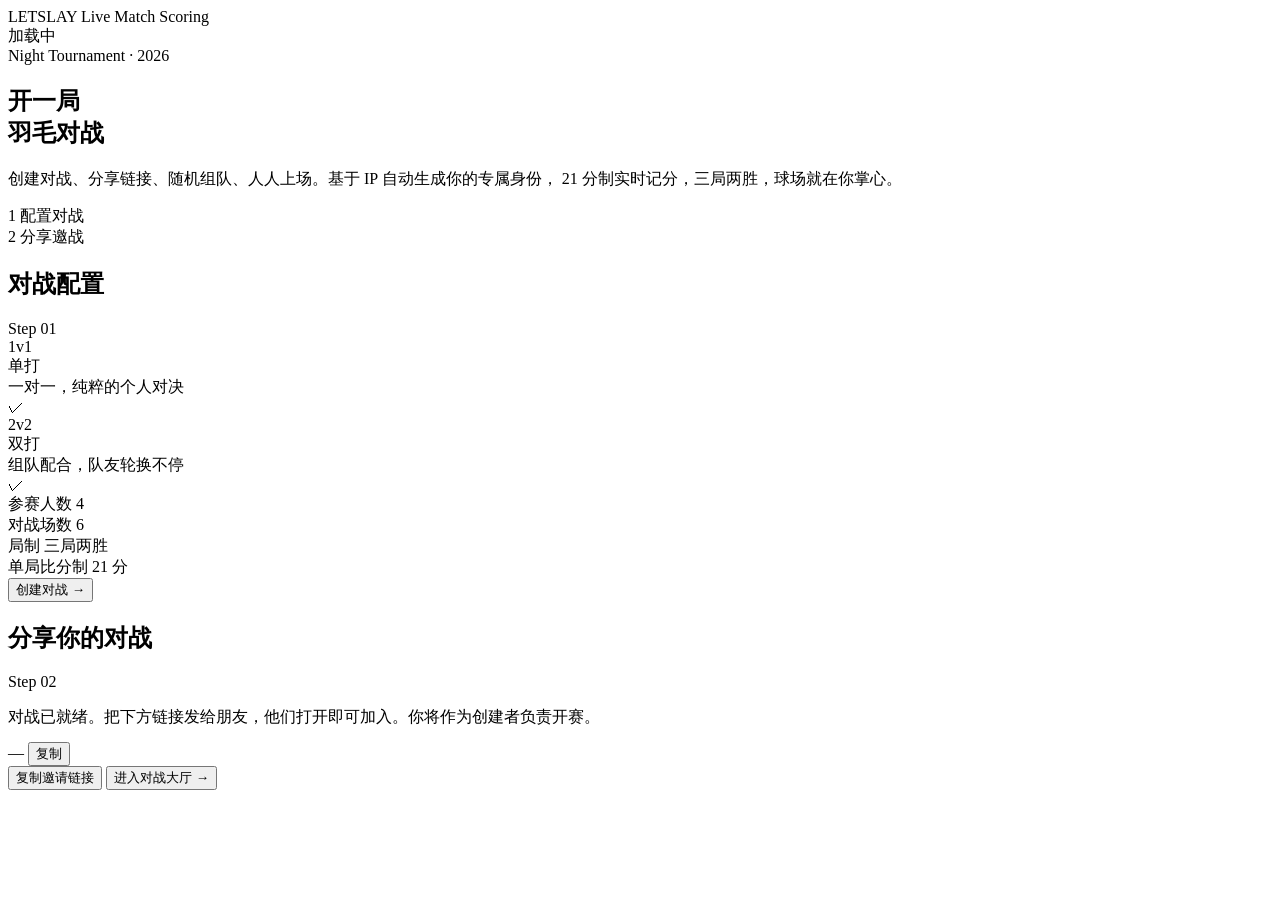
==== frontend/index.html @ 3ca46b1d "feat: 初始化在线对战记分系统完整项目 - 新增后端FastAPI服务与Redis存储层，实现用户身份生成、对战创建/加入/编排、羽毛球记分逻辑 - 完整前端页面与交互逻辑，支持单双打配置、对战大" ====
<!DOCTYPE html>
<html lang="zh-CN">
<head>
  <meta charset="UTF-8" />
  <meta name="viewport" content="width=device-width, initial-scale=1.0, viewport-fit=cover" />
  <title>LETSLAY · 在线对战记分</title>
  <link rel="stylesheet" href="/static/css/style.css" />
</head>
<body>
  <div class="shell">
    <!-- 顶栏 -->
    <header class="topbar">
      <div class="brand">
        <span class="mark">LETSLAY</span>
        <span class="sub">Live Match Scoring</span>
      </div>
      <div class="user-chip" id="userChip">
        <div class="ava"><span class="loading"></span></div>
        <span class="name">加载中</span>
      </div>
    </header>

    <!-- 英雄 -->
    <section class="hero">
      <div class="orbit"></div>
      <div class="kicker">Night Tournament · 2026</div>
      <h1>
        <span class="stroke">开一局</span><br />
        <span class="accent">羽毛对战</span>
      </h1>
      <p class="lead">
        创建对战、分享链接、随机组队、人人上场。基于 IP 自动生成你的专属身份，
        21 分制实时记分，三局两胜，球场就在你掌心。
      </p>
    </section>

    <!-- 步骤指示 -->
    <div class="steps">
      <div class="step active" id="step1">
        <span class="num">1</span>
        <span>配置对战</span>
      </div>
      <div class="step-line" id="line1"></div>
      <div class="step" id="step2">
        <span class="num">2</span>
        <span>分享邀战</span>
      </div>
    </div>

    <!-- 第一步：配置 -->
    <section class="panel fade-in" id="configPanel">
      <div class="panel-head">
        <h2>对战配置</h2>
        <span class="tag">Step 01</span>
      </div>

      <!-- 单/双打 -->
      <div class="type-grid" id="typeGrid">
        <div class="type-card selected" data-type="singles">
          <div class="ico">1v1</div>
          <div class="label">单打</div>
          <div class="desc">一对一，纯粹的个人对决</div>
          <div class="check">✓</div>
        </div>
        <div class="type-card" data-type="doubles">
          <div class="ico">2v2</div>
          <div class="label">双打</div>
          <div class="desc">组队配合，队友轮换不停</div>
          <div class="check">✓</div>
        </div>
      </div>

      <!-- 人数 -->
      <div class="field">
        <div class="field-label">
          <span class="name">参赛人数</span>
          <span class="val" id="playersVal">4</span>
        </div>
        <div class="chip-row" id="playersChips"></div>
      </div>

      <!-- 场数 -->
      <div class="field">
        <div class="field-label">
          <span class="name">对战场数</span>
          <span class="val" id="matchesVal">6</span>
        </div>
        <div class="chip-row" id="matchesChips"></div>
      </div>

      <!-- 局制 -->
      <div class="field">
        <div class="field-label">
          <span class="name">局制</span>
          <span class="val" id="bestOfVal">三局两胜</span>
        </div>
        <div class="chip-row" id="bestOfChips"></div>
      </div>

      <!-- 比分制 -->
      <div class="field">
        <div class="field-label">
          <span class="name">单局比分制</span>
          <span class="val" id="gamePointVal">21 分</span>
        </div>
        <div class="chip-row" id="gamePointChips"></div>
      </div>

      <div class="btn-row">
        <button class="btn btn-primary btn-block" id="createBtn">创建对战 →</button>
      </div>
    </section>

    <!-- 第二步：分享 -->
    <section class="panel hidden" id="sharePanel">
      <div class="panel-head">
        <h2>分享你的对战</h2>
        <span class="tag">Step 02</span>
      </div>
      <p class="muted" style="margin-bottom:14px;">
        对战已就绪。把下方链接发给朋友，他们打开即可加入。你将作为创建者负责开赛。
      </p>
      <div class="share-box">
        <span class="link" id="shareLink">—</span>
        <button class="copy" id="copyBtn">复制</button>
      </div>

      <div class="btn-row">
        <button class="btn btn-ghost" id="copyBtn2">复制邀请链接</button>
        <button class="btn btn-primary" id="enterLobbyBtn">进入对战大厅 →</button>
      </div>
    </section>
  </div>

  <script src="/static/js/api.js"></script>
  <script src="/static/js/app.js"></script>
</body>
</html>
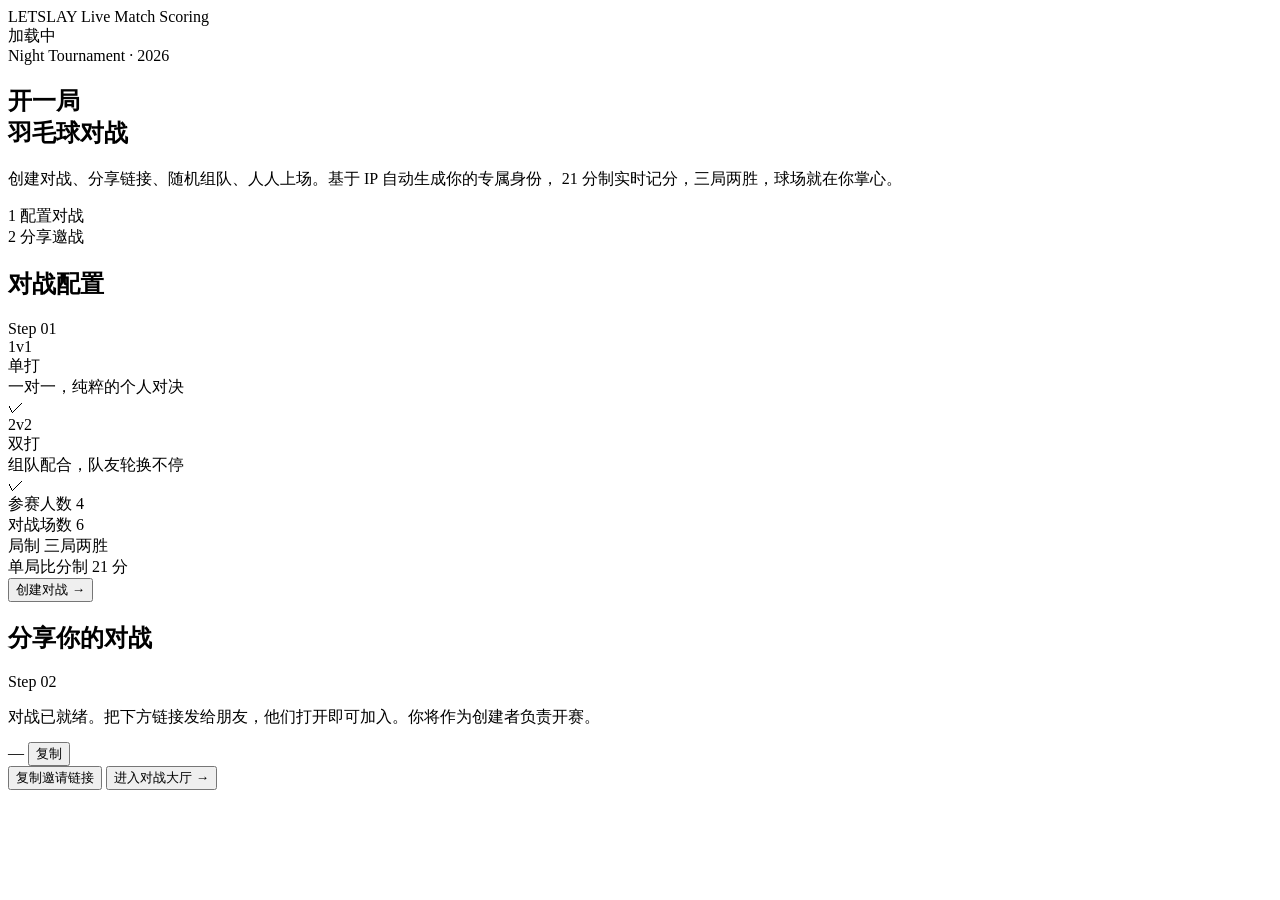
==== commit aeb8b021: "feat: 完成多端功能优化与昵称系统升级 1.  修复前端页面样式与交互细节，优化计分板视觉效果与动画 2.  升级昵称生成逻辑，增强同网段用户身份差异化 3.  为后端添加守护进程启停与状态查询功" ====
--- a/frontend/index.html
+++ b/frontend/index.html
@@ -26,7 +26,7 @@
       <div class="kicker">Night Tournament · 2026</div>
       <h1>
         <span class="stroke">开一局</span><br />
-        <span class="accent">羽毛对战</span>
+        <span class="accent">羽毛球对战</span>
       </h1>
       <p class="lead">
         创建对战、分享链接、随机组队、人人上场。基于 IP 自动生成你的专属身份，
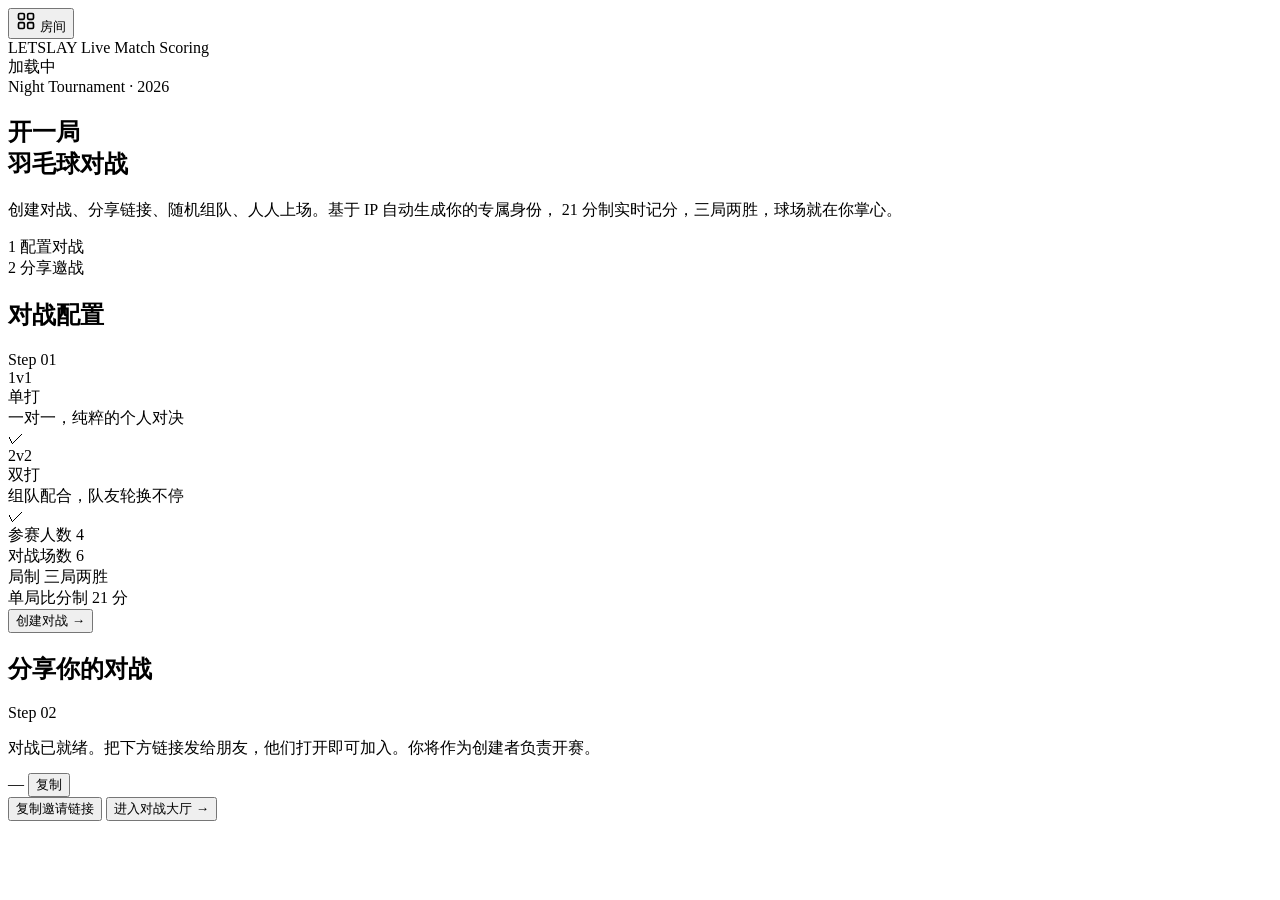
==== commit 022754d6: "feat: 添加对战房间列表、手表端适配与房间抽屉功能 - 新增后端对战房间列表API与Redis查询实现 - 新增前端房间抽屉侧边栏，支持查看和进入进行中的对战 - 新增手表端检测与适配，添加手表快" ====
--- a/frontend/index.html
+++ b/frontend/index.html
@@ -4,12 +4,29 @@
   <meta charset="UTF-8" />
   <meta name="viewport" content="width=device-width, initial-scale=1.0, viewport-fit=cover" />
   <title>LETSLAY · 在线对战记分</title>
+  <link rel="icon" type="image/svg+xml" href="data:image/svg+xml,%3Csvg xmlns='http://www.w3.org/2000/svg' viewBox='0 0 512 512'%3E%3Cdefs%3E%3ClinearGradient id='bg' x1='0%25' y1='0%25' x2='100%25' y2='100%25'%3E%3Cstop offset='0%25' style='stop-color:%23d4ff3a'/%3E%3Cstop offset='100%25' style='stop-color:%23ff5e3a'/%3E%3C/linearGradient%3E%3C/defs%3E%3Crect width='512' height='512' rx='96' fill='%2307090f'/%3E%3Ctext x='256' y='340' font-family='Arial, sans-serif' font-size='240' font-weight='900' fill='url(%23bg)' text-anchor='middle'%3E21%3C/text%3E%3C/svg%3E" />
+  <link rel="apple-touch-icon" href="data:image/svg+xml,%3Csvg xmlns='http://www.w3.org/2000/svg' viewBox='0 0 512 512'%3E%3Cdefs%3E%3ClinearGradient id='bg' x1='0%25' y1='0%25' x2='100%25' y2='100%25'%3E%3Cstop offset='0%25' style='stop-color:%23d4ff3a'/%3E%3Cstop offset='100%25' style='stop-color:%23ff5e3a'/%3E%3C/linearGradient%3E%3C/defs%3E%3Crect width='512' height='512' rx='96' fill='%2307090f'/%3E%3Ctext x='256' y='340' font-family='Arial, sans-serif' font-size='240' font-weight='900' fill='url(%23bg)' text-anchor='middle'%3E21%3C/text%3E%3C/svg%3E" />
+  <meta name="apple-mobile-web-app-capable" content="yes" />
+  <meta name="mobile-web-app-capable" content="yes" />
+  <meta name="apple-mobile-web-app-status-bar-style" content="black-translucent" />
+  <meta name="apple-mobile-web-app-title" content="LETSLAY" />
+  <meta name="theme-color" content="#07090f" />
   <link rel="stylesheet" href="/static/css/style.css" />
 </head>
 <body>
   <div class="shell">
     <!-- 顶栏 -->
     <header class="topbar">
+      <button class="side-rail-btn" id="roomsBtn" aria-label="查看对战房间">
+        <svg viewBox="0 0 24 24" width="20" height="20" fill="none" stroke="currentColor" stroke-width="2" stroke-linecap="round" stroke-linejoin="round">
+          <rect x="3" y="3" width="7" height="7" rx="1.5"></rect>
+          <rect x="14" y="3" width="7" height="7" rx="1.5"></rect>
+          <rect x="3" y="14" width="7" height="7" rx="1.5"></rect>
+          <rect x="14" y="14" width="7" height="7" rx="1.5"></rect>
+        </svg>
+        <span class="side-rail-label">房间</span>
+        <span class="side-rail-dot" id="roomsDot" hidden></span>
+      </button>
       <div class="brand">
         <span class="mark">LETSLAY</span>
         <span class="sub">Live Match Scoring</span>
@@ -132,6 +149,19 @@
     </section>
   </div>
 
+  <!-- 房间抽屉 -->
+  <div class="drawer-mask" id="drawerMask" hidden></div>
+  <aside class="drawer" id="roomsDrawer" hidden aria-label="对战房间列表">
+    <div class="drawer-head">
+      <div class="drawer-title">对战房间</div>
+      <button class="drawer-close" id="drawerClose" aria-label="关闭">×</button>
+    </div>
+    <div class="drawer-sub" id="drawerSub">进行中的对战</div>
+    <div class="drawer-list" id="drawerList">
+      <div class="drawer-empty">加载中…</div>
+    </div>
+  </aside>
+
   <script src="/static/js/api.js"></script>
   <script src="/static/js/app.js"></script>
 </body>
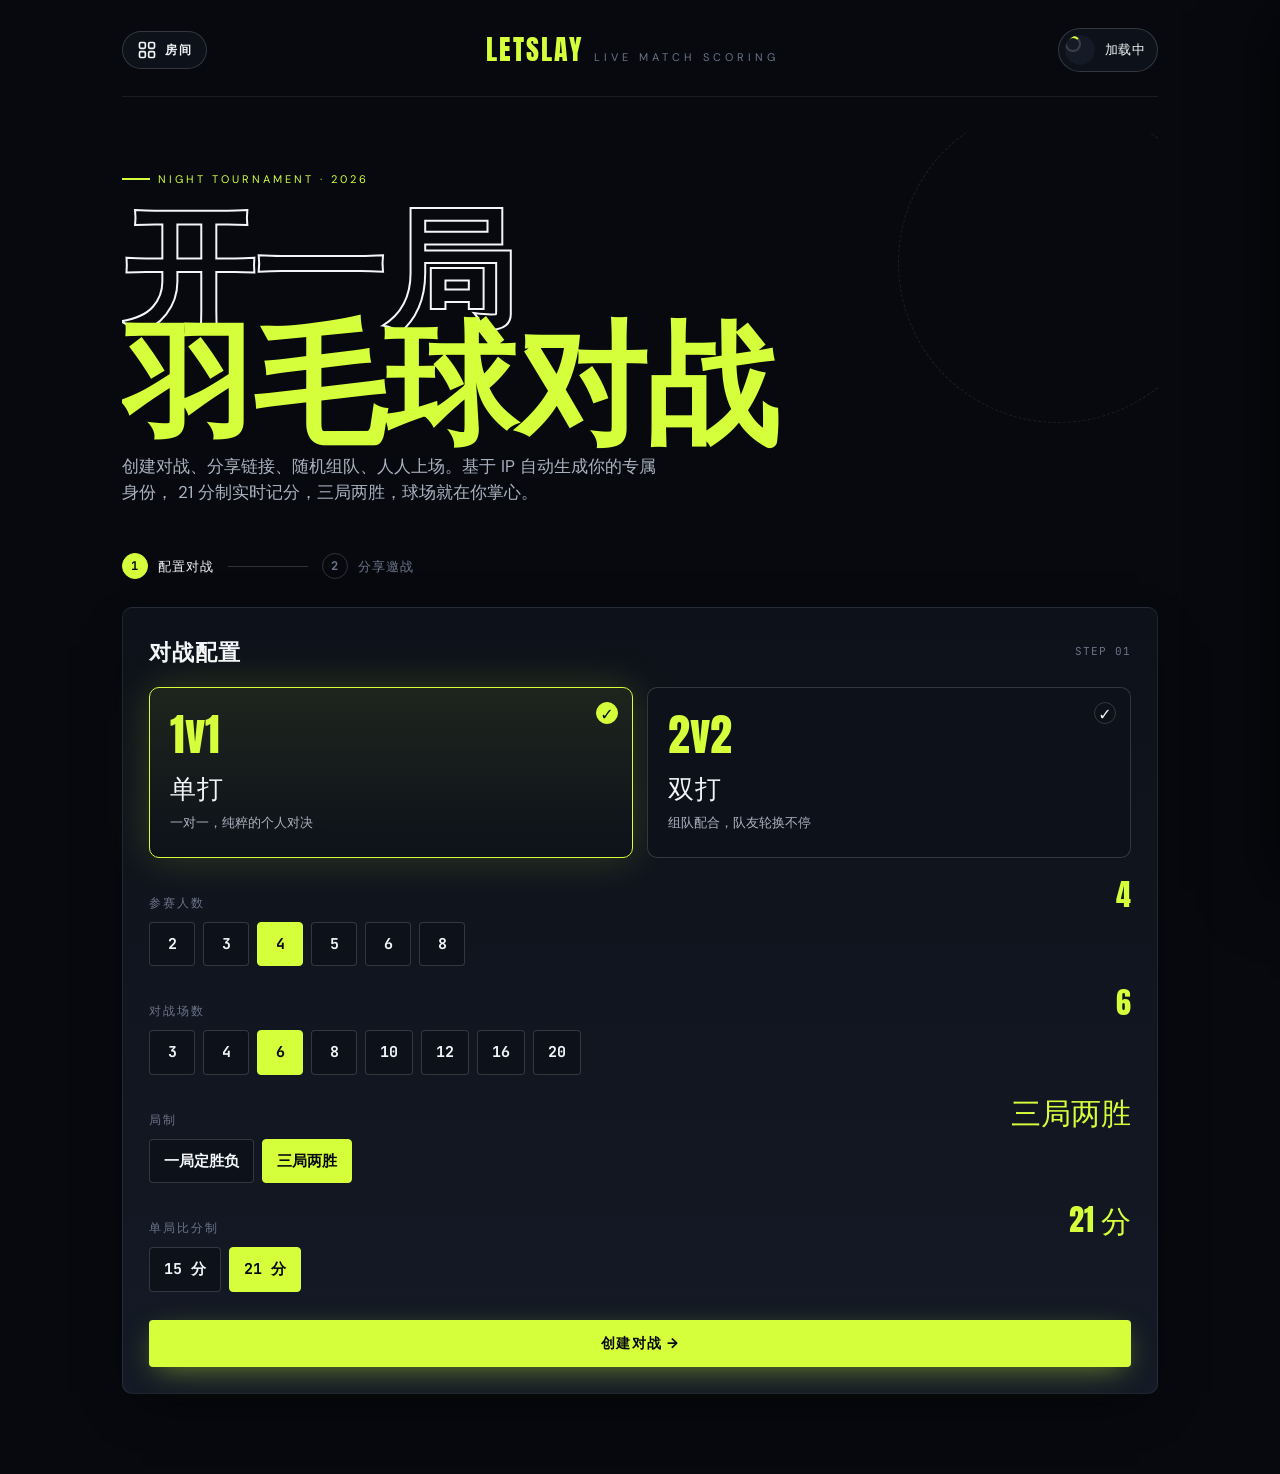
==== commit 0a90e5fa: "feat: 完成 GitHub Pages 部署适配与多项体验优化 主要变更： 1.  配置跨环境API请求地址，适配GitHub Pages部署场景 2.  调整前端静态资源引用路径，适配根目录部署" ====
--- a/frontend/index.html
+++ b/frontend/index.html
@@ -11,7 +11,7 @@
   <meta name="apple-mobile-web-app-status-bar-style" content="black-translucent" />
   <meta name="apple-mobile-web-app-title" content="LETSLAY" />
   <meta name="theme-color" content="#07090f" />
-  <link rel="stylesheet" href="/static/css/style.css" />
+  <link rel="stylesheet" href="css/style.css?v=3" />
 </head>
 <body>
   <div class="shell">
@@ -162,7 +162,7 @@
     </div>
   </aside>
 
-  <script src="/static/js/api.js"></script>
-  <script src="/static/js/app.js"></script>
+  <script src="js/api.js"></script>
+  <script src="js/app.js"></script>
 </body>
 </html>
--- a/frontend/css/style.css
+++ b/frontend/css/style.css
@@ -0,0 +1,1251 @@
+/* ============================================================
+   LETSPLAY · Night Tournament 美学
+   深夜球场 + 电光石灰 + 热珊瑚 + 锐利几何
+   ============================================================ */
+
+@import url('https://fonts.googleapis.com/css2?family=Anton&family=DM+Sans:opsz,wght@9..40,400;9..40,500;9..40,700&family=JetBrains+Mono:wght@500;700&display=swap');
+
+:root {
+  /* 色彩 */
+  --bg: #07090f;
+  --bg-1: #0d1119;
+  --bg-2: #141a26;
+  --bg-3: #1c2433;
+  --line: rgba(255, 255, 255, 0.08);
+  --line-strong: rgba(255, 255, 255, 0.16);
+  --fg: #f3f5f8;
+  --fg-dim: #aab2c0;
+  --muted: #6b7488;
+
+  --lime: #d4ff3a;
+  --lime-dim: #a8cc2e;
+  --coral: #ff5e3a;
+  --coral-dim: #cc4a2e;
+  --cyan: #3ad4ff;
+  --gold: #ffd23a;
+
+  /* 字体 */
+  --font-display: 'Anton', 'Arial Narrow', sans-serif;
+  --font-body: 'DM Sans', system-ui, sans-serif;
+  --font-mono: 'JetBrains Mono', monospace;
+
+  /* 尺寸 */
+  --radius: 4px;
+  --radius-lg: 10px;
+  --shadow-glow: 0 0 40px rgba(212, 255, 58, 0.18);
+  --shadow-card: 0 18px 50px -20px rgba(0, 0, 0, 0.8);
+}
+
+* { box-sizing: border-box; margin: 0; padding: 0; }
+
+html, body {
+  background: var(--bg);
+  color: var(--fg);
+  font-family: var(--font-body);
+  font-size: 16px;
+  line-height: 1.5;
+  -webkit-font-smoothing: antialiased;
+  min-height: 100vh;
+  overflow-x: hidden;
+  /* iOS PWA / 添加到主屏后的安全区域：状态栏/灵动岛/底部 Home Indicator 留位 */
+  padding-top: constant(safe-area-inset-top);
+  padding-top: env(safe-area-inset-top);
+  padding-bottom: constant(safe-area-inset-bottom);
+  padding-bottom: env(safe-area-inset-bottom);
+}
+
+/* 全局球场底纹 */
+body::before {
+  content: "";
+  position: fixed;
+  inset: 0;
+  z-index: -2;
+  background:
+    radial-gradient(1200px 600px at 80% -10%, rgba(212, 255, 58, 0.06), transparent 60%),
+    radial-gradient(900px 500px at -10% 110%, rgba(255, 94, 58, 0.05), transparent 60%),
+    linear-gradient(180deg, #07090f 0%, #0a0e17 100%);
+}
+body::after {
+  content: "";
+  position: fixed;
+  inset: 0;
+  z-index: -1;
+  background-image:
+    linear-gradient(var(--line) 1px, transparent 1px),
+    linear-gradient(90deg, var(--line) 1px, transparent 1px);
+  background-size: 48px 48px;
+  opacity: 0.35;
+  mask-image: radial-gradient(ellipse at center, black 30%, transparent 75%);
+}
+
+a { color: inherit; text-decoration: none; }
+button { font-family: inherit; cursor: pointer; border: none; background: none; color: inherit; }
+input, select { font-family: inherit; }
+
+/* ============================================================
+   布局骨架
+   ============================================================ */
+.shell {
+  max-width: 1080px;
+  margin: 0 auto;
+  /* 顶部安全距离由 html, body 的 padding-top 统一提供（env(safe-area-inset-top)） */
+  padding: 28px 22px 80px;
+}
+
+.topbar {
+  display: flex;
+  align-items: center;
+  justify-content: space-between;
+  /* 顶部安全距离由 html, body 的 padding-top 统一提供 */
+  padding-bottom: 24px;
+  border-bottom: 1px solid var(--line);
+  margin-bottom: 36px;
+}
+.brand {
+  display: flex;
+  align-items: baseline;
+  gap: 10px;
+}
+.brand .mark {
+  font-family: var(--font-display);
+  font-size: 28px;
+  letter-spacing: 2px;
+  color: var(--lime);
+  text-transform: uppercase;
+  line-height: 1;
+}
+.brand .sub {
+  font-size: 11px;
+  letter-spacing: 4px;
+  color: var(--muted);
+  text-transform: uppercase;
+}
+.user-chip {
+  display: flex;
+  align-items: center;
+  gap: 10px;
+  padding: 6px 12px 6px 6px;
+  border: 1px solid var(--line-strong);
+  border-radius: 100px;
+  background: var(--bg-1);
+}
+.user-chip .ava {
+  width: 30px; height: 30px;
+  border-radius: 50%;
+  overflow: hidden;
+  background: var(--bg-2);
+}
+.user-chip .ava svg { width: 100%; height: 100%; display: block; }
+.user-chip .name {
+  font-size: 13px;
+  font-weight: 500;
+  letter-spacing: 0.3px;
+}
+
+/* ============================================================
+   英雄 / 标题
+   ============================================================ */
+.hero {
+  position: relative;
+  padding: 30px 0 40px;
+  overflow: hidden;
+}
+.hero .kicker {
+  display: inline-flex;
+  align-items: center;
+  gap: 8px;
+  font-size: 11px;
+  letter-spacing: 3px;
+  text-transform: uppercase;
+  color: var(--lime);
+  margin-bottom: 18px;
+}
+.hero .kicker::before {
+  content: "";
+  width: 28px; height: 2px;
+  background: var(--lime);
+}
+.hero h1 {
+  font-family: var(--font-display);
+  font-size: clamp(56px, 11vw, 132px);
+  line-height: 0.86;
+  letter-spacing: -1px;
+  text-transform: uppercase;
+}
+.hero h1 .accent { color: var(--lime); }
+.hero h1 .stroke {
+  -webkit-text-stroke: 2px var(--fg);
+  color: transparent;
+}
+.hero p.lead {
+  margin-top: 22px;
+  max-width: 540px;
+  color: var(--fg-dim);
+  font-size: 17px;
+}
+
+/* 装饰球拍/羽球轨迹 */
+.hero .orbit {
+  position: absolute;
+  right: -60px; top: -30px;
+  width: 320px; height: 320px;
+  border: 1px dashed var(--line-strong);
+  border-radius: 50%;
+  opacity: 0.6;
+  animation: spin 40s linear infinite;
+}
+.hero .orbit::before {
+  content: "";
+  position: absolute;
+  top: -6px; left: 50%;
+  width: 12px; height: 12px;
+  border-radius: 50%;
+  background: var(--lime);
+  box-shadow: 0 0 20px var(--lime);
+  transform: translateX(-50%);
+}
+@keyframes spin { to { transform: rotate(360deg); } }
+
+/* ============================================================
+   步骤指示器
+   ============================================================ */
+.steps {
+  display: flex;
+  align-items: center;
+  gap: 14px;
+  margin: 8px 0 28px;
+}
+.step {
+  display: flex;
+  align-items: center;
+  gap: 10px;
+  color: var(--muted);
+  font-size: 13px;
+  letter-spacing: 1px;
+  text-transform: uppercase;
+}
+.step .num {
+  width: 26px; height: 26px;
+  display: grid; place-items: center;
+  border: 1px solid var(--line-strong);
+  border-radius: 50%;
+  font-family: var(--font-mono);
+  font-size: 12px;
+  font-weight: 700;
+}
+.step.active { color: var(--fg); }
+.step.active .num {
+  background: var(--lime);
+  color: #07090f;
+  border-color: var(--lime);
+}
+.step.done .num {
+  background: transparent;
+  color: var(--lime);
+  border-color: var(--lime);
+}
+.step-line {
+  flex: 1;
+  height: 1px;
+  background: var(--line-strong);
+  max-width: 80px;
+}
+.step-line.done { background: var(--lime); }
+
+/* ============================================================
+   卡片 / 面板
+   ============================================================ */
+.panel {
+  background: linear-gradient(180deg, var(--bg-1), var(--bg-2));
+  border: 1px solid var(--line);
+  border-radius: var(--radius-lg);
+  padding: 26px;
+  box-shadow: var(--shadow-card);
+}
+.panel-head {
+  display: flex;
+  align-items: center;
+  justify-content: space-between;
+  margin-bottom: 20px;
+}
+.panel-head h2 {
+  font-family: var(--font-display);
+  font-size: 22px;
+  letter-spacing: 1px;
+  text-transform: uppercase;
+}
+.panel-head .tag {
+  font-family: var(--font-mono);
+  font-size: 11px;
+  letter-spacing: 1px;
+  color: var(--muted);
+  text-transform: uppercase;
+}
+
+/* ============================================================
+   单/双打选择卡
+   ============================================================ */
+.type-grid {
+  display: grid;
+  grid-template-columns: 1fr 1fr;
+  gap: 14px;
+}
+.type-card {
+  position: relative;
+  padding: 24px 20px;
+  border: 1px solid var(--line-strong);
+  border-radius: var(--radius-lg);
+  background: var(--bg-1);
+  cursor: pointer;
+  transition: transform .2s, border-color .2s, background .2s;
+  overflow: hidden;
+}
+.type-card:hover { transform: translateY(-2px); border-color: var(--lime); }
+.type-card.selected {
+  border-color: var(--lime);
+  background: linear-gradient(180deg, rgba(212,255,58,0.08), var(--bg-1));
+  box-shadow: var(--shadow-glow);
+}
+.type-card .ico {
+  font-family: var(--font-display);
+  font-size: 44px;
+  color: var(--lime);
+  line-height: 1;
+}
+.type-card .label {
+  font-family: var(--font-display);
+  font-size: 26px;
+  letter-spacing: 1px;
+  text-transform: uppercase;
+  margin-top: 12px;
+}
+.type-card .desc {
+  font-size: 13px;
+  color: var(--fg-dim);
+  margin-top: 6px;
+}
+.type-card .check {
+  position: absolute;
+  top: 14px; right: 14px;
+  width: 22px; height: 22px;
+  border-radius: 50%;
+  border: 1px solid var(--line-strong);
+  display: grid; place-items: center;
+}
+.type-card.selected .check {
+  background: var(--lime);
+  border-color: var(--lime);
+  color: #07090f;
+}
+
+/* ============================================================
+   数量选择器
+   ============================================================ */
+.field {
+  margin-top: 22px;
+}
+.field-label {
+  display: flex;
+  justify-content: space-between;
+  align-items: baseline;
+  margin-bottom: 10px;
+}
+.field-label .name {
+  font-size: 12px;
+  letter-spacing: 2px;
+  text-transform: uppercase;
+  color: var(--muted);
+}
+.field-label .val {
+  font-family: var(--font-display);
+  font-size: 30px;
+  color: var(--lime);
+  line-height: 1;
+}
+.chip-row {
+  display: flex;
+  flex-wrap: wrap;
+  gap: 8px;
+}
+.chip {
+  min-width: 46px;
+  padding: 10px 14px;
+  border: 1px solid var(--line-strong);
+  border-radius: var(--radius);
+  background: var(--bg-1);
+  text-align: center;
+  font-family: var(--font-mono);
+  font-weight: 700;
+  font-size: 15px;
+  cursor: pointer;
+  transition: all .15s;
+}
+.chip:hover { border-color: var(--lime); color: var(--lime); }
+.chip.selected {
+  background: var(--lime);
+  color: #07090f;
+  border-color: var(--lime);
+}
+
+/* ============================================================
+   按钮
+   ============================================================ */
+.btn {
+  display: inline-flex;
+  align-items: center;
+  justify-content: center;
+  gap: 10px;
+  padding: 14px 26px;
+  border-radius: var(--radius);
+  font-weight: 700;
+  font-size: 14px;
+  letter-spacing: 1.5px;
+  text-transform: uppercase;
+  transition: transform .15s, box-shadow .2s, background .2s;
+  white-space: nowrap;
+}
+.btn:active { transform: scale(0.97); }
+.btn-primary {
+  background: var(--lime);
+  color: #07090f;
+  box-shadow: 0 8px 30px -8px rgba(212, 255, 58, 0.5);
+}
+.btn-primary:hover { box-shadow: 0 12px 40px -8px rgba(212, 255, 58, 0.7); }
+.btn-ghost {
+  background: transparent;
+  color: var(--fg);
+  border: 1px solid var(--line-strong);
+}
+.btn-ghost:hover { border-color: var(--lime); color: var(--lime); }
+.btn-coral {
+  background: var(--coral);
+  color: #fff;
+  box-shadow: 0 8px 30px -8px rgba(255, 94, 58, 0.5);
+}
+.btn-block { width: 100%; }
+.btn:disabled { opacity: 0.4; cursor: not-allowed; transform: none; }
+
+.btn-row {
+  display: flex;
+  gap: 12px;
+  margin-top: 28px;
+}
+
+/* ============================================================
+   分享区
+   ============================================================ */
+.share-box {
+  display: flex;
+  align-items: center;
+  gap: 10px;
+  padding: 16px 18px;
+  background: var(--bg);
+  border: 1px dashed var(--line-strong);
+  border-radius: var(--radius);
+  margin-top: 6px;
+}
+.share-box .link {
+  flex: 1;
+  font-family: var(--font-mono);
+  font-size: 13px;
+  color: var(--lime);
+  word-break: break-all;
+}
+.share-box .copy {
+  padding: 8px 14px;
+  border: 1px solid var(--line-strong);
+  border-radius: var(--radius);
+  font-size: 12px;
+  letter-spacing: 1px;
+  text-transform: uppercase;
+  font-weight: 700;
+  transition: all .15s;
+}
+.share-box .copy:hover { background: var(--lime); color: #07090f; border-color: var(--lime); }
+
+/* ============================================================
+   玩家列表
+   ============================================================ */
+.players {
+  display: grid;
+  grid-template-columns: repeat(auto-fill, minmax(180px, 1fr));
+  gap: 12px;
+  margin-top: 16px;
+}
+.player {
+  display: flex;
+  align-items: center;
+  gap: 12px;
+  padding: 12px;
+  border: 1px solid var(--line);
+  border-radius: var(--radius);
+  background: var(--bg-1);
+  transition: border-color .2s;
+}
+.player.host { border-color: var(--lime); }
+.player .ava {
+  width: 40px; height: 40px;
+  border-radius: 50%;
+  overflow: hidden;
+  flex-shrink: 0;
+  border: 1px solid var(--line-strong);
+}
+.player .ava svg { width: 100%; height: 100%; display: block; }
+.player .meta { min-width: 0; }
+.player .nick {
+  font-size: 14px;
+  font-weight: 600;
+  white-space: nowrap;
+  overflow: hidden;
+  text-overflow: ellipsis;
+}
+.player .role {
+  font-size: 10px;
+  letter-spacing: 1.5px;
+  text-transform: uppercase;
+  color: var(--muted);
+}
+.player.host .role { color: var(--lime); }
+
+.count-pill {
+  display: inline-flex;
+  align-items: baseline;
+  gap: 6px;
+  font-family: var(--font-mono);
+}
+.count-pill .big {
+  font-family: var(--font-display);
+  font-size: 28px;
+  color: var(--lime);
+}
+.count-pill .small { color: var(--muted); font-size: 13px; }
+
+/* ============================================================
+   大厅状态条
+   ============================================================ */
+.status-bar {
+  display: flex;
+  align-items: center;
+  justify-content: space-between;
+  flex-wrap: wrap;
+  gap: 16px;
+  padding: 18px 22px;
+  border: 1px solid var(--line-strong);
+  border-radius: var(--radius-lg);
+  background: linear-gradient(90deg, var(--bg-1), var(--bg-2));
+  margin-bottom: 24px;
+}
+.status-bar .live-dot {
+  display: inline-block;
+  width: 8px; height: 8px;
+  border-radius: 50%;
+  background: var(--lime);
+  box-shadow: 0 0 12px var(--lime);
+  animation: pulse 1.6s ease-in-out infinite;
+  margin-right: 8px;
+}
+@keyframes pulse {
+  0%, 100% { opacity: 1; transform: scale(1); }
+  50% { opacity: 0.4; transform: scale(0.8); }
+}
+
+/* ============================================================
+   对战列表
+   ============================================================ */
+.match-list { display: grid; gap: 12px; }
+.match-row {
+  display: grid;
+  grid-template-columns: 44px 1fr auto;
+  align-items: center;
+  gap: 18px;
+  padding: 16px 18px;
+  border: 1px solid var(--line);
+  border-radius: var(--radius);
+  background: var(--bg-1);
+  transition: border-color .2s, transform .2s;
+}
+.match-row:hover { border-color: var(--line-strong); }
+.match-row.live { border-color: var(--lime); }
+.match-row.done { opacity: 0.7; }
+.match-row .idx {
+  font-family: var(--font-display);
+  font-size: 30px;
+  color: var(--muted);
+  line-height: 1;
+  text-align: center;
+}
+.match-row.live .idx { color: var(--lime); }
+.match-row .teams {
+  display: flex;
+  align-items: center;
+  gap: 12px;
+  flex-wrap: wrap;
+}
+.team {
+  display: flex;
+  align-items: center;
+  gap: 8px;
+  padding: 8px 12px;
+  border-radius: var(--radius);
+  background: var(--bg-2);
+}
+.team.win { background: rgba(212,255,58,0.12); border: 1px solid var(--lime); }
+.team .mini-ava {
+  width: 22px; height: 22px;
+  border-radius: 50%;
+  overflow: hidden;
+  border: 1px solid var(--line-strong);
+}
+.team .mini-ava svg { width: 100%; height: 100%; display: block; }
+.team .pnames {
+  font-size: 13px;
+  font-weight: 600;
+}
+.team .pscore {
+  font-family: var(--font-display);
+  font-size: 22px;
+  color: var(--fg);
+  margin-left: 4px;
+}
+.team.win .pscore { color: var(--lime); }
+.versus {
+  font-family: var(--font-display);
+  font-size: 14px;
+  color: var(--muted);
+  letter-spacing: 1px;
+}
+.match-row .score-btn {
+  padding: 10px 18px;
+  border-radius: var(--radius);
+  font-size: 12px;
+  font-weight: 700;
+  letter-spacing: 1.5px;
+  text-transform: uppercase;
+}
+.score-btn.go {
+  background: var(--lime);
+  color: #07090f;
+}
+.score-btn.live {
+  background: transparent;
+  border: 1px solid var(--lime);
+  color: var(--lime);
+}
+.score-btn.done {
+  background: var(--bg-3);
+  color: var(--fg-dim);
+}
+
+/* ============================================================
+   排名面板
+   ============================================================ */
+.ranking-row {
+  display: flex;
+  align-items: center;
+  gap: 12px;
+  padding: 12px 16px;
+  border-bottom: 1px solid var(--line);
+  transition: background .15s;
+}
+.ranking-row:last-child { border-bottom: none; }
+.ranking-row:hover { background: rgba(255,255,255,0.03); }
+
+.ranking-row .rank-num {
+  font-family: var(--font-mono);
+  font-size: 18px;
+  font-weight: 700;
+  min-width: 36px;
+  text-align: center;
+  color: var(--fg-dim);
+}
+.ranking-row .rank-ava {
+  flex-shrink: 0;
+}
+.ranking-row .rank-ava .ava,
+.ranking-row .rank-ava svg {
+  width: 36px; height: 36px;
+}
+.ranking-row .rank-info {
+  flex: 1;
+  min-width: 0;
+}
+.ranking-row .rank-name {
+  font-weight: 700;
+  font-size: 14px;
+  white-space: nowrap;
+  overflow: hidden;
+  text-overflow: ellipsis;
+}
+.ranking-row .rank-detail {
+  font-size: 11px;
+  color: var(--fg-dim);
+  font-family: var(--font-mono);
+  letter-spacing: 0.5px;
+  margin-top: 2px;
+}
+.ranking-row .rank-score {
+  font-family: var(--font-mono);
+  font-size: 24px;
+  font-weight: 700;
+  color: var(--lime);
+  white-space: nowrap;
+}
+.ranking-row .rank-unit {
+  font-size: 11px;
+  font-weight: 500;
+  color: var(--fg-dim);
+  margin-left: 2px;
+}
+
+/* ============================================================
+   记分覆盖层（上滑退出）
+   ============================================================ */
+.score-overlay {
+  position: fixed;
+  inset: 0;
+  z-index: 100;
+  display: flex;
+  flex-direction: column;
+  background: var(--bg);
+  transform: translateY(100%);
+  transition: transform .4s cubic-bezier(.2,.8,.2,1);
+  overflow: hidden;
+  /* iOS PWA 安全区域：状态栏/灵动岛让位 */
+  padding-top: constant(safe-area-inset-top);
+  padding-top: env(safe-area-inset-top);
+}
+.score-overlay.open { transform: translateY(0); }
+.score-overlay.closing { transform: translateY(100%); }
+
+.score-dimmer {
+  position: fixed;
+  inset: 0;
+  background: rgba(0,0,0,0.6);
+  z-index: 99;
+  opacity: 0;
+  pointer-events: none;
+  transition: opacity .3s;
+}
+.score-dimmer.open { opacity: 1; pointer-events: auto; }
+
+.score-head {
+  display: flex;
+  align-items: center;
+  justify-content: space-between;
+  gap: 12px;
+  padding: 14px 22px;
+  border-bottom: 1px solid var(--line);
+  flex-shrink: 0;
+}
+.score-head .title {
+  font-family: var(--font-display);
+  font-size: 18px;
+  letter-spacing: 1px;
+  text-transform: uppercase;
+}
+.score-head .game-tag {
+  font-family: var(--font-mono);
+  font-size: 11px;
+  letter-spacing: 1px;
+  color: var(--muted);
+  text-transform: uppercase;
+}
+
+/* 记分板主体 */
+.scoreboard {
+  flex: 1;
+  display: grid;
+  grid-template-columns: 1fr 1fr;
+  min-height: 0;
+}
+.side {
+  position: relative;
+  display: flex;
+  flex-direction: column;
+  align-items: center;
+  justify-content: center;
+  padding: 24px 18px;
+  cursor: pointer;
+  transition: background .2s;
+  overflow: hidden;
+}
+.side:active { background: var(--bg-1); }
+.side.a {
+  border-right: 1px solid var(--line);
+  background: linear-gradient(180deg, rgba(212,255,58,0.03), transparent);
+}
+.side.b {
+  background: linear-gradient(180deg, rgba(255,94,58,0.03), transparent);
+}
+.side .color-tag {
+  font-family: var(--font-mono);
+  font-size: 11px;
+  letter-spacing: 2px;
+  text-transform: uppercase;
+  margin-bottom: 14px;
+}
+.side.a .color-tag { color: var(--lime); }
+.side.b .color-tag { color: var(--coral); }
+.side .avatars {
+  display: flex;
+  gap: -8px;
+  margin-bottom: 14px;
+}
+.side .avatars .ava {
+  width: 54px; height: 54px;
+  border-radius: 50%;
+  overflow: hidden;
+  border: 2px solid var(--bg);
+  margin-left: -10px;
+}
+.side .avatars .ava:first-child { margin-left: 0; }
+.side .avatars .ava svg { width: 100%; height: 100%; display: block; }
+.side .team-name {
+  font-size: 14px;
+  font-weight: 600;
+  color: var(--fg-dim);
+  text-align: center;
+  margin-bottom: 18px;
+  max-width: 90%;
+}
+.side .score-num {
+  font-family: var(--font-display);
+  font-size: clamp(96px, 22vw, 200px);
+  line-height: 0.8;
+  letter-spacing: -2px;
+}
+.side.a .score-num { color: var(--lime); }
+.side.b .score-num { color: var(--coral); }
+.side .tap-hint {
+  position: absolute;
+  bottom: 20px;
+  font-size: 10px;
+  letter-spacing: 2px;
+  text-transform: uppercase;
+  color: var(--muted);
+  opacity: 0.6;
+}
+.side .serve-ind {
+  position: absolute;
+  top: 18px;
+  display: flex;
+  align-items: center;
+  gap: 6px;
+  font-family: var(--font-mono);
+  font-size: 10px;
+  letter-spacing: 1.5px;
+  text-transform: uppercase;
+  color: var(--fg);
+  padding: 4px 10px;
+  border-radius: 100px;
+  background: var(--bg-2);
+  border: 1px solid var(--line-strong);
+  opacity: 0;
+  transition: opacity .3s;
+}
+.side.serving .serve-ind { opacity: 1; }
+.side.serving .serve-ind .dot {
+  width: 6px; height: 6px;
+  border-radius: 50%;
+  background: var(--lime);
+  box-shadow: 0 0 8px var(--lime);
+}
+.side.b.serving .serve-ind .dot { background: var(--coral); box-shadow: 0 0 8px var(--coral); }
+
+/* 发球区位指示 */
+.court-ind {
+  position: absolute;
+  bottom: 70px;
+  font-family: var(--font-mono);
+  font-size: 11px;
+  color: var(--muted);
+  letter-spacing: 1px;
+}
+
+/* 记分底部操作条 */
+.score-foot {
+  flex-shrink: 0;
+  display: flex;
+  align-items: center;
+  justify-content: space-between;
+  gap: 12px;
+  padding: 16px 22px calc(16px + env(safe-area-inset-bottom));
+  border-top: 1px solid var(--line);
+  background: var(--bg-1);
+}
+.score-foot .games {
+  display: flex;
+  gap: 18px;
+  align-items: center;
+}
+.score-foot .games .g {
+  font-family: var(--font-mono);
+  font-size: 12px;
+  color: var(--muted);
+  letter-spacing: 1px;
+  text-transform: uppercase;
+}
+.score-foot .games .g b {
+  font-family: var(--font-display);
+  font-size: 22px;
+  color: var(--fg);
+  margin-left: 4px;
+}
+.score-foot .actions { display: flex; gap: 8px; }
+.icon-btn {
+  width: 42px; height: 42px;
+  display: grid; place-items: center;
+  border: 1px solid var(--line-strong);
+  border-radius: var(--radius);
+  transition: all .15s;
+}
+.icon-btn:hover { border-color: var(--lime); color: var(--lime); }
+.icon-btn svg { width: 18px; height: 18px; }
+
+/* 比赛结束遮罩 */
+.match-done {
+  position: absolute;
+  inset: 0;
+  background: rgba(7,9,15,0.92);
+  display: flex;
+  flex-direction: column;
+  align-items: center;
+  justify-content: center;
+  z-index: 5;
+  opacity: 0;
+  pointer-events: none;
+  transition: opacity .4s;
+}
+.match-done.show { opacity: 1; pointer-events: auto; }
+.match-done .crown {
+  font-family: var(--font-display);
+  font-size: 14px;
+  letter-spacing: 4px;
+  color: var(--gold);
+  text-transform: uppercase;
+  margin-bottom: 8px;
+}
+.match-done .winner {
+  font-family: var(--font-display);
+  font-size: clamp(40px, 8vw, 72px);
+  color: var(--lime);
+  text-transform: uppercase;
+  text-align: center;
+  line-height: 0.9;
+}
+.match-done .final {
+  font-family: var(--font-mono);
+  font-size: 18px;
+  color: var(--fg-dim);
+  margin-top: 16px;
+  letter-spacing: 2px;
+}
+
+/* ============================================================
+   Toast
+   ============================================================ */
+.toast {
+  position: fixed;
+  bottom: 30px;
+  left: 50%;
+  transform: translateX(-50%) translateY(20px);
+  background: var(--bg-2);
+  border: 1px solid var(--lime);
+  color: var(--fg);
+  padding: 12px 20px;
+  border-radius: var(--radius);
+  font-size: 13px;
+  font-weight: 500;
+  z-index: 200;
+  opacity: 0;
+  transition: all .3s;
+  box-shadow: var(--shadow-card);
+}
+.toast.show { opacity: 1; transform: translateX(-50%) translateY(0); }
+.toast.err { border-color: var(--coral); }
+
+/* ============================================================
+   工具
+   ============================================================ */
+.hidden { display: none !important; }
+.fade-in { animation: fadeUp .5s ease both; }
+@keyframes fadeUp {
+  from { opacity: 0; transform: translateY(12px); }
+  to { opacity: 1; transform: translateY(0); }
+}
+.stagger > * { animation: fadeUp .5s ease both; }
+.stagger > *:nth-child(1) { animation-delay: .05s; }
+.stagger > *:nth-child(2) { animation-delay: .1s; }
+.stagger > *:nth-child(3) { animation-delay: .15s; }
+.stagger > *:nth-child(4) { animation-delay: .2s; }
+.stagger > *:nth-child(5) { animation-delay: .25s; }
+.stagger > *:nth-child(6) { animation-delay: .3s; }
+
+.muted { color: var(--muted); }
+.center { text-align: center; }
+.mt { margin-top: 20px; }
+.mt-lg { margin-top: 36px; }
+
+/* 空状态 */
+.empty {
+  text-align: center;
+  padding: 60px 20px;
+  color: var(--muted);
+}
+.empty .big {
+  font-family: var(--font-display);
+  font-size: 28px;
+  color: var(--fg-dim);
+  letter-spacing: 1px;
+  text-transform: uppercase;
+  margin-bottom: 8px;
+}
+
+/* 响应式 */
+@media (max-width: 640px) {
+  .shell { padding: 18px 14px 60px; }
+  .type-grid { grid-template-columns: 1fr; }
+  .match-row { grid-template-columns: 32px 1fr; }
+  .match-row .score-btn { grid-column: 1 / -1; }
+  .hero .orbit { display: none; }
+  .score-foot { flex-wrap: wrap; }
+}
+
+/* 加载占位 */
+.loading {
+  display: inline-block;
+  width: 16px; height: 16px;
+  border: 2px solid var(--line-strong);
+  border-top-color: var(--lime);
+  border-radius: 50%;
+  animation: spin 0.8s linear infinite;
+}
+
+/* ============================================================
+   侧边按钮 + 房间抽屉
+   ============================================================ */
+.side-rail-btn {
+  position: relative;
+  display: inline-flex;
+  align-items: center;
+  gap: 8px;
+  padding: 8px 14px;
+  border: 1px solid var(--line-strong);
+  border-radius: 100px;
+  background: var(--bg-1);
+  color: var(--fg);
+  font-size: 12px;
+  font-weight: 700;
+  letter-spacing: 1.5px;
+  text-transform: uppercase;
+  cursor: pointer;
+  transition: all .15s;
+}
+.side-rail-btn:hover { border-color: var(--lime); color: var(--lime); }
+.side-rail-btn:active { transform: scale(0.97); }
+.side-rail-btn svg { display: block; }
+.side-rail-dot {
+  position: absolute;
+  top: 6px; right: 6px;
+  width: 8px; height: 8px;
+  border-radius: 50%;
+  background: var(--lime);
+  box-shadow: 0 0 8px var(--lime);
+  animation: pulse 1.6s ease-in-out infinite;
+}
+
+.drawer-mask {
+  position: fixed;
+  inset: 0;
+  background: rgba(0, 0, 0, 0.6);
+  z-index: 200;
+  opacity: 0;
+  transition: opacity .25s;
+}
+.drawer-mask.show { opacity: 1; }
+
+.drawer {
+  position: fixed;
+  top: 0; right: 0; bottom: 0;
+  width: min(420px, 92vw);
+  background: linear-gradient(180deg, var(--bg-1), var(--bg));
+  border-left: 1px solid var(--line-strong);
+  z-index: 201;
+  display: flex;
+  flex-direction: column;
+  transform: translateX(100%);
+  transition: transform .3s cubic-bezier(.2, .8, .2, 1);
+  box-shadow: -20px 0 60px -10px rgba(0, 0, 0, 0.6);
+}
+.drawer.open { transform: translateX(0); }
+
+.drawer-head {
+  display: flex;
+  align-items: center;
+  justify-content: space-between;
+  /* drawer 是 fixed 定位，参照视口，body padding 不会作用于它，顶部安全距离这里单独加 */
+  padding: constant(safe-area-inset-top) 20px 18px;
+  padding: env(safe-area-inset-top) 20px 18px;
+  border-bottom: 1px solid var(--line);
+  flex-shrink: 0;
+}
+.drawer-title {
+  font-family: var(--font-display);
+  font-size: 22px;
+  letter-spacing: 1px;
+  text-transform: uppercase;
+  color: var(--lime);
+}
+.drawer-close {
+  width: 34px; height: 34px;
+  border-radius: 50%;
+  border: 1px solid var(--line-strong);
+  font-size: 22px;
+  line-height: 1;
+  color: var(--fg-dim);
+  display: grid;
+  place-items: center;
+  transition: all .15s;
+}
+.drawer-close:hover { color: var(--lime); border-color: var(--lime); }
+
+.drawer-sub {
+  padding: 12px 20px 6px;
+  font-size: 11px;
+  letter-spacing: 2px;
+  text-transform: uppercase;
+  color: var(--muted);
+}
+
+.drawer-list {
+  flex: 1;
+  overflow-y: auto;
+  padding: 8px 14px 24px;
+  -webkit-overflow-scrolling: touch;
+}
+.drawer-empty {
+  padding: 60px 20px;
+  text-align: center;
+  color: var(--muted);
+  font-size: 13px;
+  letter-spacing: 1px;
+}
+
+.room-card {
+  position: relative;
+  padding: 14px 16px;
+  margin-bottom: 12px;
+  border: 1px solid var(--line);
+  border-radius: var(--radius-lg);
+  background: var(--bg-1);
+  cursor: pointer;
+  transition: border-color .2s, transform .15s;
+}
+.room-card:hover { border-color: var(--line-strong); transform: translateY(-1px); }
+.room-card.joined { border-color: var(--lime); box-shadow: 0 0 0 1px var(--lime) inset; }
+.room-card.live { border-color: var(--lime); }
+.room-card.waiting { border-color: var(--coral); }
+.room-card.waiting.joined { border-color: var(--lime); }
+
+.room-card .room-row1 {
+  display: flex;
+  align-items: center;
+  justify-content: space-between;
+  gap: 10px;
+  margin-bottom: 10px;
+}
+.room-card .room-id {
+  font-family: var(--font-mono);
+  font-size: 12px;
+  color: var(--muted);
+  letter-spacing: 1px;
+}
+.room-card .room-tag {
+  font-family: var(--font-mono);
+  font-size: 10px;
+  font-weight: 700;
+  letter-spacing: 1.5px;
+  text-transform: uppercase;
+  padding: 3px 8px;
+  border-radius: 100px;
+  border: 1px solid currentColor;
+}
+.room-tag.live { color: var(--lime); background: rgba(212, 255, 58, 0.08); }
+.room-tag.waiting { color: var(--coral); background: rgba(255, 94, 58, 0.08); }
+.room-tag.joined { color: var(--bg); background: var(--lime); border-color: var(--lime); }
+
+.room-card .room-type {
+  font-family: var(--font-display);
+  font-size: 18px;
+  letter-spacing: 1px;
+  text-transform: uppercase;
+  margin-bottom: 4px;
+}
+.room-card .room-meta {
+  font-size: 11px;
+  color: var(--fg-dim);
+  letter-spacing: 0.5px;
+  margin-bottom: 10px;
+}
+.room-card .room-meta b { color: var(--fg); font-weight: 700; }
+
+.room-card .room-players {
+  display: flex;
+  align-items: center;
+  flex-wrap: wrap;
+  gap: 6px;
+}
+.room-card .mini-ava {
+  width: 26px; height: 26px;
+  border-radius: 50%;
+  overflow: hidden;
+  border: 1px solid var(--line-strong);
+  background: var(--bg-2);
+}
+.room-card .mini-ava svg { width: 100%; height: 100%; display: block; }
+.room-card .mini-name {
+  font-size: 12px;
+  color: var(--fg-dim);
+  margin-right: 6px;
+}
+.room-card .room-count {
+  margin-left: auto;
+  font-family: var(--font-mono);
+  font-size: 12px;
+  color: var(--muted);
+}
+.room-card .room-count b { color: var(--lime); font-size: 14px; }
+
+.room-card .room-cta {
+  display: block;
+  margin-top: 12px;
+  padding: 10px 12px;
+  text-align: center;
+  font-size: 12px;
+  font-weight: 700;
+  letter-spacing: 1.5px;
+  text-transform: uppercase;
+  border-radius: var(--radius);
+  background: var(--bg-2);
+  color: var(--fg);
+  border: 1px solid var(--line-strong);
+  transition: all .15s;
+}
+.room-card.joined .room-cta {
+  background: var(--lime);
+  color: var(--bg);
+  border-color: var(--lime);
+}
+.room-card.live .room-cta { background: transparent; color: var(--lime); border-color: var(--lime); }
+.room-card .room-cta:hover { filter: brightness(1.1); }
+.room-card.disabled {
+  cursor: not-allowed;
+  opacity: 0.55;
+}
+.room-card.disabled .room-cta { background: var(--bg-2); color: var(--muted); }
+
+@media (max-width: 520px) {
+  .side-rail-label { display: none; }
+  .side-rail-btn { padding: 8px; }
+}
+
